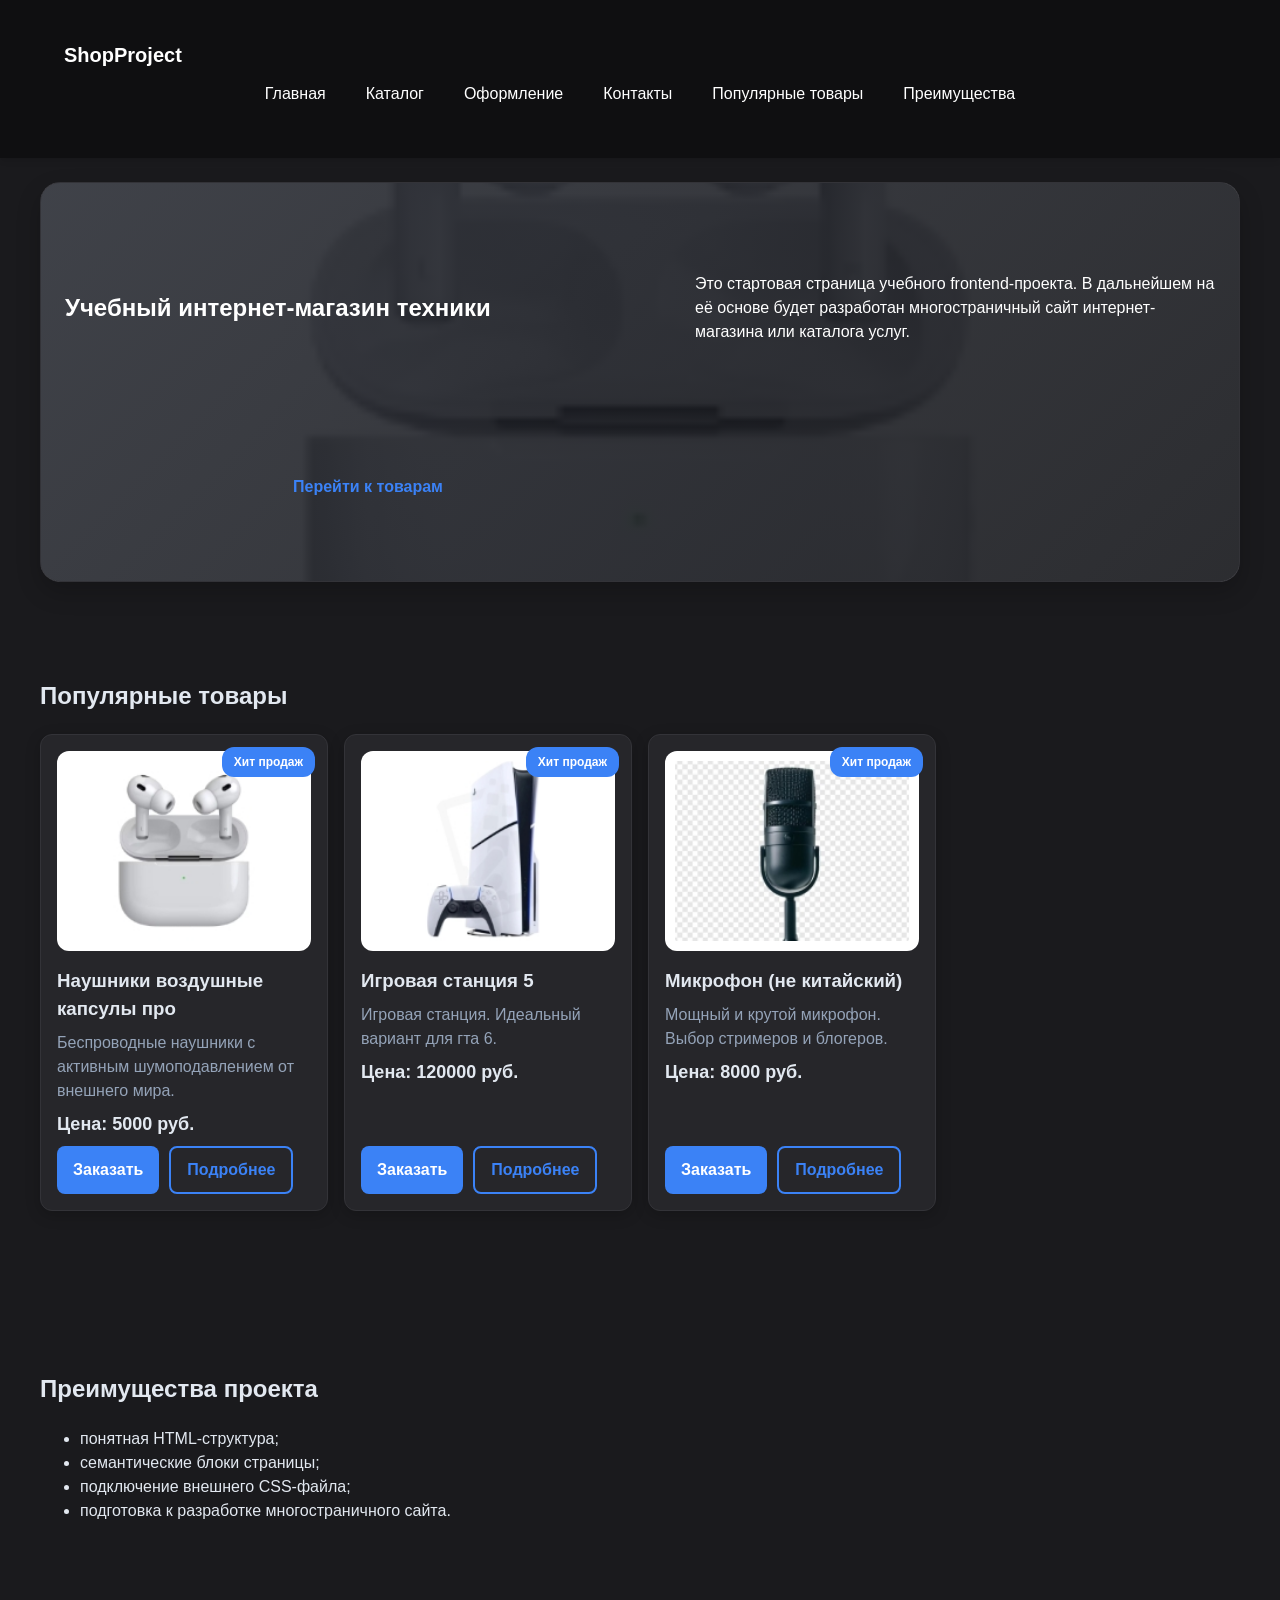
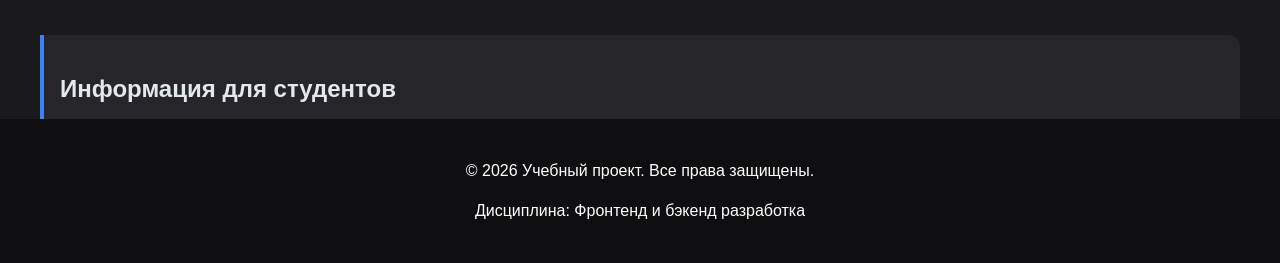
==== index.html @ 5bb9aa38 "feat: add responsive layout styles" ====
<!DOCTYPE html>
<html lang="ru">
<head>
    <meta charset="UTF-8">
    <meta name="viewport" content="width=device-width, initial-scale=1.0">
    <title>Каталог товаров</title>
    <link rel="stylesheet" href="css/style.css">
    <link rel="stylesheet" href="css/responsive.css">
    <script src="js/main.js" defer></script>
    <meta property="og:type" content="website">
    <meta property="og:title" content="Учебный интернет-магазин">
    <meta property="og:description" content="Учебный frontend-проект интернет-магазина.">
    <meta property="og:image" content="https://Al3xKhrom.github.io/kr1-html-css-shop/images/preview.jpg">
</head>
<body>
<header class="site-header">
    <div class="site-header__inner">
        <a class="site-header__logo" href="index.html">ShopProject</a>
        <nav class="site-nav" aria-label="Основная навигация">
            <ul class="site-nav__list">
                <li class="site-nav__item"><a class="site-nav__link" href="index.html">Главная</a></li>
                <li class="site-nav__item"><a class="site-nav__link" href="catalog.html">Каталог</a></li>
                <li class="site-nav__item"><a class="site-nav__link" href="order.html">Оформление</a></li>
                <li class="site-nav__item"><a class="site-nav__link" href="contacts.html">Контакты</a></li>
                <li class="site-nav__item"><a class="site-nav__link" href="index.html#popular">Популярные товары</a></li>
                <li class="site-nav__item"><a class="site-nav__link" href="index.html#advantages">Преимущества</a></li>
            </ul>
        </nav>
    </div>
</header>
<main>
    <section class="hero">
        <h1>Учебный интернет-магазин техники</h1>
        <p>
            Это стартовая страница учебного frontend-проекта.
            В дальнейшем на её основе будет разработан многостраничный сайт
            интернет-магазина или каталога услуг.
        </p>
        <a class="button" href="#popular">Перейти к товарам</a>
    </section>
    <section class="section" id="popular">
        <h2>Популярные товары</h2>
        <div class="products-grid">
            <article class="product-card">
                <img class="product-card__image" src="images/product-1.jpg" alt="Беспроводные наушники">
                <span class="product-card__badge">Хит продаж</span>
                <h3 class="product-card__title">Наушники воздушные капсулы про</h3>
                <p class="product-card__description">Беспроводные наушники с активным шумоподавлением от внешнего мира.</p>
                <p class="product-card__price">Цена: 5000 руб.</p>
                <div style="margin-top: auto; display: flex; gap: 10px;">
                    <button class="button button--primary product-card__button" type="button" data-product="Беспроводные наушники" style="margin-top: 0;">Заказать</button>
                    <a class="button button--secondary" href="product.html">Подробнее</a>
            </article>
            <article class="product-card">
                <img class="product-card__image" src="images/product-2.jpg" alt="Игровая станция 5">
                <span class="product-card__badge">Хит продаж</span>
                <h3 class="product-card__title">Игровая станция 5</h3>
                <p class="product-card__description">Игровая станция. Идеальный вариант для гта 6.</p>
                <p class="product-card__price">Цена: 120000 руб.</p>
                <div style="margin-top: auto; display: flex; gap: 10px;">
                    <button class="button button--primary product-card__button" type="button" data-product="Игровая станция 5" style="margin-top: 0;">Заказать</button>
                    <a class="button button--secondary" href="product.html">Подробнее</a>
            </article>
            <article class="product-card">

                <img
                        src="images/product-3.jpg"
                        srcset="images/product-3.jpg 480w,
          images/product-3.jpg 640w,
          images/product-3.jpg 960w"
                        sizes="(max-width: 639px) 100vw,
         (max-width: 1023px) 50vw,
         33vw"
                        alt="Товар 1"
                        width="640"
                        height="480"
                        loading="lazy"
                        class="product-card__image"
                >

                <span class="product-card__badge">Хит продаж</span>
                <h3 class="product-card__title">Микрофон (не китайский) </h3>
                <p class="product-card__description">Мощный и крутой микрофон. Выбор стримеров и блогеров.</p>
                <p class="product-card__price">Цена: 8000 руб.</p>
                <div style="margin-top: auto; display: flex; gap: 10px;">
                    <button class="button button--primary product-card__button" type="button" data-product="Микрофон" style="margin-top: 0;">Заказать</button>
                    <a class="button button--secondary" href="product.html">Подробнее</a>
            </article>
        </div>
    </section>
    <section class="section" id="advantages">
        <h2>Преимущества проекта</h2>
        <ul class="advantages-list">
            <li>понятная HTML-структура;</li>
            <li>семантические блоки страницы;</li>
            <li>подключение внешнего CSS-файла;</li>
            <li>подготовка к разработке многостраничного сайта.</li>
        </ul>
    </section>
    <aside class="aside-info">
        <h2>Информация для студентов</h2>
        <p>
            На следующих практических занятиях этот проект будет расширяться:
            появятся формы, модальное окно, дополнительные страницы, Flex/Grid,
            БЭМ-структура и адаптивная версия сайта.
        </p>
    </aside>
</main>
<footer id="contacts">
    <p>&copy; 2026 Учебный проект. Все права защищены.</p>
    <p>Дисциплина: Фронтенд и бэкенд разработка</p>
</footer>
<dialog class="order-dialog" id="order-dialog" aria-labelledby="order-dialog-title">
    <h2 class="order-dialog__title" id="order-dialog-title">Оформление заявки</h2>
    <form class="order-form" id="order-form" action="#" method="post" novalidate>
        <input id="selected-product" name="selected-product" type="hidden">
        <div class="order-form__field">
            <label class="order-form__label" for="order-name">Имя</label>
            <input
                    class="order-form__input"
                    id="order-name"
                    name="name"
                    type="text"
                    placeholder="Введите ваше имя"
                    minlength="2"
                    autocomplete="given-name"
                    required
            >
        </div>
        <div class="order-form__field">
            <label class="order-form__label" for="order-email">E-mail</label>
            <input
                    class="order-form__input"
                    id="order-email"
                    name="email"
                    type="email"
                    placeholder="example@mail.ru"
                    autocomplete="email"
                    required
            >
        </div>
        <div class="order-form__field">
            <label class="order-form__label" for="order-phone">Телефон</label>
            <input
                    class="order-form__input"
                    id="order-phone"
                    name="phone"
                    type="tel"
                    inputmode="tel"
                    placeholder="+7 (900) 000-00-00"
                    pattern="^\+7 \(\d{3}\) \d{3}-\d{2}-\d{2}$"
                    required
            >
            <small>Формат: +7 (900) 000-00-00</small>
        </div>
        <div class="order-form__field">
            <label class="order-form__label" for="order-date">Дата связи</label>
            <input
                    class="order-form__input"
                    id="order-date"
                    name="date"
                    type="date"
            >
        </div>
        <div class="order-form__field">
            <label class="order-form__label" for="order-topic">Тема заявки</label>
            <select class="order-form__select" id="order-topic" name="topic" required>
                <option value="">Выберите тему</option>
                <option value="product">Заказ товара</option>
                <option value="consultation">Консультация</option>
                <option value="delivery">Доставка</option>
            </select>
        </div>
        <div class="order-form__field">
            <label class="order-form__label" for="order-comment">Комментарий</label>
            <textarea
                    class="order-form__textarea"
                    id="order-comment"
                    name="comment"
                    rows="4"
                    placeholder="Укажите дополнительную информацию"
            ></textarea>
        </div>
        <div class="order-form__field order-form__field--checkbox">
            <label class="order-form__label">
                <input
                        class="order-form__input"
                        id="order-agreement"
                        name="agreement"
                        type="checkbox"
                        required
                >
                Я согласен на обработку данных
            </label>
        </div>
        <div class="order-form__actions">
            <button class="button button--secondary" type="button" id="close-order-dialog">
                Закрыть
            </button>
            <button class="button button--primary" type="submit">
                Отправить заявку
            </button>
        </div>
    </form>
</dialog>
<p class="success-message" id="success-message" hidden>
    Форма успешно отправлена!
</p>
</body>
</html>
---- css/style.css ----
/* ===============================
   1. Переменные проекта
   =============================== */

:root {
    /* Основные цвета проекта */
    --color-bg: #1a1a1d; /* Темно-серый фон сайта */
    --color-surface: #26262a; /* Цвет карточек (чуть светлее фона) */
    --color-surface-accent: #0f0f11; /* Почти черная шапка и футер */
    --color-text: #e2e8f0; /* Светло-серый, почти белый текст для хорошей читаемости */
    --color-muted: #94a3b8; /* Приглушенный серый для второстепенного текста */
    --color-primary: #3b82f6; /* Яркий синий акцент для кнопок и ссылок */
    --color-primary-dark: #2563eb;
    --color-border: #333338; /* Темные границы */
    --color-danger: #ef4444;
    --color-success: #10b981;
    --color-success-bg: rgba(16, 185, 129, 0.1); /* Полупрозрачный фон для успешных сообщений */
    --color-white: #ffffff;
    /* Отступы */
    --space-xs: 4px;
    --space-sm: 8px;
    --space-md: 16px;
    --space-lg: 24px;
    --space-xl: 32px;
    /* Скругления */
    --radius-sm: 8px;
    --radius-md: 12px;
    --radius-lg: 20px;
    /* Размеры */
    --container-width: 1200px;
}

/* ===============================
   2. Базовые стили
   =============================== */

* {
    box-sizing: border-box;
}

body {
    position: relative;
    min-height: 100vh;
    margin: 0;
    font-family: Arial, sans-serif;
    line-height: 1.5;
    color: var(--color-text);
    background-color: var(--color-bg);
}

html {
    scroll-behavior: smooth;
    scroll-padding-top: 200px; /* Отступ для якорных ссылок при липкой шапке */
}

:target {
    outline: 2px dashed var(--color-primary);
    outline-offset: 4px;
}

/* ===============================
   3. Шапка, Навигация и Подвал
   =============================== */

header,
main,
footer {
    padding: var(--space-lg);
}

.site-header {
    background-color: var(--color-surface-accent);
    position: sticky;
    top: 0;
    z-index: -100500;
    box-shadow: 0 4px 6px -1px rgba(0, 0, 0, 0.1);
}
.site-header__inner {
    max-width: var(--container-width);
    margin: 0 auto;
    padding: var(--space-md) var(--space-lg);
}
.site-header__logo {
    font-weight: 700;
    font-size: 20px;
    color: var(--color-white);
    text-decoration: none;
}

.site-nav__list {
    display: flex;
    flex-wrap: wrap;
    justify-content: center;
    align-items: center;
    gap: var(--space-md);
    padding: 0;
    margin: var(--space-sm) 0 0;
    list-style: none;
}
.site-nav__link {
    display: inline-block;
    padding: var(--space-sm) var(--space-md);
    color: var(--color-white);
    text-decoration: none;
    border-radius: var(--radius-sm);
    transition: background-color 0.2s ease;
}
.site-nav__link:hover,
.site-nav__link--active {
    color: var(--color-white);
    background-color: var(--color-primary);
}
.site-nav__link:focus-visible {
    outline: 2px solid var(--color-white);
    outline-offset: 3px;
}

footer {
    background-color: var(--color-surface-accent);
    z-index: 100;
    padding: var(--space-lg);
    color: var(--color-white);
    text-align: center;
    bottom: 0;
    left: 0;
    width: 100%;
    position: absolute
}

/* ===============================
   4. Общие элементы (Кнопки, Ссылки)
   =============================== */

a {
    color: var(--color-primary);
}
a:hover {
    color: var(--color-primary-dark);
}
a:focus-visible {
    outline: 2px solid var(--color-primary);
    outline-offset: 3px;
}

.button {
    display: inline-block;
    padding: 10px var(--space-md);
    border: none;
    border-radius: var(--radius-sm);
    font: inherit;
    font-weight: 600;
    text-decoration: none;
    text-align: center;
    cursor: pointer;
    transition: background-color 0.2s ease, color 0.2s ease;
}
.button--primary {
    color: var(--color-white);
    background-color: var(--color-primary);
}
.button--primary:hover {
    background-color: var(--color-primary-dark);
}
.button--secondary {
    color: var(--color-primary);
    background-color: transparent;
    border: 2px solid var(--color-primary);
}
.button--secondary:hover {
    color: var(--color-white);
    background-color: var(--color-primary);
}
.button:focus-visible {
    outline: 2px solid var(--color-primary);
    outline-offset: 3px;
}
.button:disabled,
.button--disabled {
    opacity: 0.6;
    cursor: not-allowed;
}
.button-up {
    position: fixed;
    bottom: 30px;
    right: 30px;
    background-color: var(--color-primary);
    color: var(--color-white);
    padding: 12px 20px;
    border-radius: var(--radius-lg);
    text-decoration: none;
    font-weight: bold;
    box-shadow: 0 4px 10px rgba(0,0,0,0.2);
    z-index: 999;
    transition: background-color 0.2s ease, transform 0.2s ease;
}
.button-up:hover {
    background-color: var(--color-primary-dark);
    color: var(--color-white);
    transform: translateY(-2px);
}

/* ===============================
   5. Карточки, Сетки и Раскладка
   =============================== */
.hero {
    max-width: var(--container-width);
    margin: 0 auto var(--space-xl);
    padding: var(--space-xl) var(--space-lg);

    /* Добавляем высоту и центрируем текст */
    min-height: 400px; /* Меняй это значение, чтобы сделать блок выше или ниже */
    display: flex;
    flex-direction: column;
    justify-content: center;

    color: var(--color-white);
    border-radius: var(--radius-lg);
    box-shadow: 0 10px 25px rgba(0,0,0,0.2);
    border: 1px solid var(--color-border);

    /* Фон с затемнением */
    background:
            linear-gradient(135deg, rgba(30, 33, 41, 0.85) 0%, rgba(21, 22, 26, 0.9) 100%),
            url('../images/product-1.jpg') center/cover no-repeat;
}

.section {
    max-width: var(--container-width);
    margin: 0 auto var(--space-xl);
}
.section h2 {
    margin-top: 0;
}

/* Каталог */
.catalog-layout {
    max-width: var(--container-width);
    margin: 0 auto var(--space-xl);
    display: grid;
    grid-template-columns: 260px 1fr;
    grid-template-areas: "filters products";
    gap: var(--space-lg);
}
.catalog-filters {
    grid-area: filters;
    padding: var(--space-md);
    border: 1px solid var(--color-border);
    border-radius: var(--radius-md);
    background-color: var(--color-surface);
    position: sticky;
    top: 120px; /* Липкий фильтр */
}
.catalog-products {
    grid-area: products;
}

/* Сетка карточек товаров */
.products-grid {
    display: grid;
    grid-template-columns: repeat(3, 1fr);
    gap: var(--space-lg);
}
@media (max-width: 900px) {
    .products-grid { grid-template-columns: repeat(2, 1fr); }
}
@media (max-width: 600px) {
    .products-grid { grid-template-columns: 1fr; }
}

/* Оформление карточки товара */
.product-card {
    position: relative;
    display: flex;
    flex-direction: column;
    gap: var(--space-sm);
    padding: var(--space-md);
    background-color: var(--color-surface);
    border-radius: var(--radius-md);
    box-shadow: 0 4px 15px rgba(0, 0, 0, 0.2); /* Более глубокая тень для темной темы */
    transition: transform 0.2s ease, box-shadow 0.2s ease;
    overflow: hidden;
    border: 1px solid var(--color-border); /* Тонкая граница для отделения от фона */
}
.product-card:hover {
    transform: translateY(-4px);
    box-shadow: 0 10px 25px rgba(0, 0, 0, 0.4); /* Усиленная тень при наведении */
}
.product-card__image {
    width: 100%;
    height: 200px;
    object-fit: contain; /* Картинка теперь будет помещаться целиком, без обрезки */
    background-color: #ffffff; /* Делаем аккуратный белый фон под фото */
    padding: 10px; /* Добавляем небольшие поля, чтобы фото "дышало" */
    border-radius: var(--radius-sm);
    margin-bottom: var(--space-sm);
}
.product-card__title {
    margin: 0;
    color: var(--color-text);
}
.product-card__description {
    margin: 0;
    color: var(--color-muted);
}
.product-card__price {
    margin: 0;
    font-size: 18px;
    font-weight: 700;
}
.product-card--discount .product-card__price {
    color: var(--color-danger);
}

/* Бейджи */
.product-card__badge {
    position: absolute;
    top: 12px;
    right: 12px;
    padding: 6px 12px;
    color: var(--color-white);
    background-color: var(--color-primary);
    border-radius: var(--radius-md);
    font-size: 12px;
    font-weight: bold;
    z-index: 10;
}
.product-card--discount .product-card__badge {
    background-color: var(--color-danger);
}

/* Сетка для детальной страницы товара */
.product-layout {
    display: grid;
    grid-template-columns: 1fr 1fr;
    gap: var(--space-xl);
    align-items: start;
}
@media (max-width: 768px) {
    .product-layout { grid-template-columns: 1fr; }
}

.review-card {
    background-color: var(--color-surface);
    padding: var(--space-md);
    border-radius: var(--radius-md);
    margin-bottom: var(--space-md);
    border-left: 4px solid var(--color-success);
    box-shadow: 0 2px 4px rgba(0,0,0,0.02);
}

.aside-info {
    max-width: var(--container-width);
    margin: 0 auto var(--space-xl);
    padding: var(--space-md);
    border-left: 4px solid var(--color-primary);
    background-color: var(--color-surface);
    border-radius: 0 var(--radius-md) var(--radius-md) 0;
}

.breadcrumbs {
    max-width: var(--container-width);
    margin: 0 auto var(--space-md);
    font-size: 14px;
    color: var(--color-muted);
}
.breadcrumbs__link { color: var(--color-primary); text-decoration: none; }
.breadcrumbs__link:hover { text-decoration: underline; }
.breadcrumbs__current::before { content: " / "; color: var(--color-muted); }
.breadcrumbs span::before { content: " / "; color: var(--color-muted); }

/* ===============================
   6. Таблицы и Формы
   =============================== */

.product-table {
    width: 100%;
    border-collapse: collapse;
    margin: var(--space-md) 0;
    background-color: var(--color-surface);
}
.product-table caption {
    font-weight: 700;
    margin-bottom: var(--space-sm);
    text-align: left;
    font-size: 18px;
}
.product-table th,
.product-table td {
    padding: 12px;
    border: 1px solid var(--color-border);
    text-align: left;
}
.product-table th {
    background-color: var(--color-bg);
    color: var(--color-muted);
}

.order-dialog {
    width: min(100% - 32px, 560px);
    padding: var(--space-lg);
    border-radius: var(--radius-lg);
    box-shadow: 0 20px 25px -5px rgba(0, 0, 0, 0.5), 0 10px 10px -5px rgba(0, 0, 0, 0.3);
    /* ВОТ ЭТИ ТРИ СТРОЧКИ КРАСЯТ ФОРМУ В ТЕМНЫЙ: */
    border: 1px solid var(--color-border);
    background-color: var(--color-surface);
    color: var(--color-text);
}
.order-dialog::backdrop {
    background-color: rgba(15, 23, 42, 0.8); /* Темный фон позади модалки */
}
.order-dialog__title { margin-top: 0; }

.order-form__field { margin-bottom: var(--space-md); }
.order-form__label {
    display: block;
    margin-bottom: var(--space-xs);
    font-weight: 600;
}
.order-form__input,
.order-form__select,
.order-form__textarea {
    width: 100%;
    padding: 12px;
    border: 1px solid var(--color-border);
    border-radius: var(--radius-sm);
    font: inherit;
    background-color: var(--color-bg);
    /* ВОТ ЭТА СТРОЧКА ДЕЛАЕТ ТЕКСТ В ПОЛЯХ СВЕТЛЫМ: */
    color: var(--color-text);
    transition: border-color 0.2s ease;
}
.order-form__input:hover,
.order-form__select:hover,
.order-form__textarea:hover {
    border-color: var(--color-primary);
}
.order-form__input:focus-visible,
.order-form__select:focus-visible,
.order-form__textarea:focus-visible {
    outline: 2px solid var(--color-primary);
    outline-offset: -1px;
    border-color: var(--color-primary);
}
.order-form__field--checkbox input[type="checkbox"] { width: auto; }
.order-form__field small {
    display: block;
    margin-top: var(--space-xs);
    color: var(--color-muted);
}
.order-form__actions {
    display: flex;
    gap: var(--space-md);
    margin-top: var(--space-lg);
}

[aria-invalid="true"] { border-color: var(--color-danger); }

.form-actions {
    display: flex;
    gap: 12px;
    margin-top: 20px;
}

.success-message {
    max-width: var(--container-width);
    margin: var(--space-lg) auto;
    padding: var(--space-md);
    border-left: 4px solid var(--color-success);
    background-color: var(--color-success-bg);
    border-radius: 0 var(--radius-md) var(--radius-md) 0;
}

.filters-form { display: grid; gap: var(--space-md); }
.filters-form fieldset {
    margin: 0;
    padding: var(--space-md);
    border: 1px solid var(--color-border);
    border-radius: var(--radius-sm);
}
.filters-form legend { font-weight: 700; }
.filters-form label { display: block; margin-bottom: var(--space-sm); }
.filters-form input[type="number"] {
    width: 100%;
    padding: 8px 10px;
    border: 1px solid var(--color-border);
    border-radius: var(--radius-sm);
    font: inherit;
}
---- css/responsive.css ----
/*
  Адаптивные стили для контрольной работы №3.
  Подход: Mobile First.
  Базовые стили рассчитаны на мобильный экран.
  Расширения добавляются через min-width медиазапросы.
*/

*,
*::before,
*::after {
    box-sizing: border-box;
}

html {
    scroll-behavior: smooth;
}

img,
video {
    max-width: 100%;
    height: auto;
}

body {
    overflow-x: hidden;
}
.container,
.main,
.section {
    width: min(100% - 32px, 1200px);
    margin-inline: auto;
}

.section {
    padding-block: clamp(24px, 5vw, 64px);
}
.site-nav__list {
    display: flex;
    flex-direction: column;
    gap: var(--space-sm, 8px);
    padding: 0;
    margin: 0;
    list-style: none;
}

.site-nav__link {
    display: block;
    padding: 12px 16px;
}

@media (min-width: 768px) {
    .site-nav__list {
        flex-direction: row;
        flex-wrap: wrap;
        align-items: center;
    }
}
.site-header {
    position: static;
}

@media (min-width: 768px) {
    .site-header {
        position: sticky;
        top: 0;
        z-index: 100;
    }
}
.hero {
    display: grid;
    gap: var(--space-lg, 24px);
    align-items: center;
}

.hero__content {
    display: grid;
    gap: var(--space-md, 16px);
}

.hero__title {
    font-size: clamp(28px, 7vw, 56px);
    line-height: 1.1;
}

.hero__image {
    width: 100%;
    max-width: 520px;
    margin-inline: auto;
}

@media (min-width: 900px) {
    .hero {
        grid-template-columns: minmax(0, 1fr) minmax(320px, 520px);
    }
}
.products-grid {
    display: grid;
    grid-template-columns: 1fr;
    gap: var(--space-md, 16px);
}

.product-card {
    min-width: 0;
}

.product-card__title,
.product-card__description {
    overflow-wrap: anywhere;
}

@media (min-width: 640px) {
    .products-grid {
        grid-template-columns: repeat(2, minmax(0, 1fr));
    }
}

@media (min-width: 1024px) {
    .products-grid {
        grid-template-columns: repeat(3, minmax(0, 1fr));
    }
}

@media (min-width: 1280px) {
    .products-grid {
        grid-template-columns: repeat(4, minmax(0, 1fr));
    }
}
.catalog-layout {
    display: grid;
    gap: var(--space-lg, 24px);
}

.catalog-filters {
    order: -1;
}

@media (min-width: 1024px) {
    .catalog-layout {
        grid-template-columns: 280px minmax(0, 1fr);
        align-items: start;
    }

    .catalog-filters {
        position: sticky;
        top: 88px;
        order: initial;
    }
}
.product-card__image {
    display: block;
    width: 100%;
    aspect-ratio: 4 / 3;
    object-fit: cover;
    border-radius: var(--radius-md, 8px);
}
.table-wrapper {
    width: 100%;
    overflow-x: auto;
    -webkit-overflow-scrolling: touch;
}

.product-table {
    width: 100%;
    min-width: 640px;
    border-collapse: collapse;
}

.product-table th,
.product-table td {
    padding: 12px;
    border: 1px solid var(--color-border, #ddd);
    text-align: left;
}
.order-dialog {
    width: min(100% - 32px, 560px);
    max-height: calc(100vh - 32px);
    overflow: auto;
}

.order-dialog::backdrop {
    background: rgb(0 0 0 / 0.5);
}
.back-to-top {
    position: fixed;
    right: 16px;
    bottom: 16px;
    z-index: 90;
}

@media (min-width: 768px) {
    .back-to-top {
        right: 32px;
        bottom: 32px;
    }
}
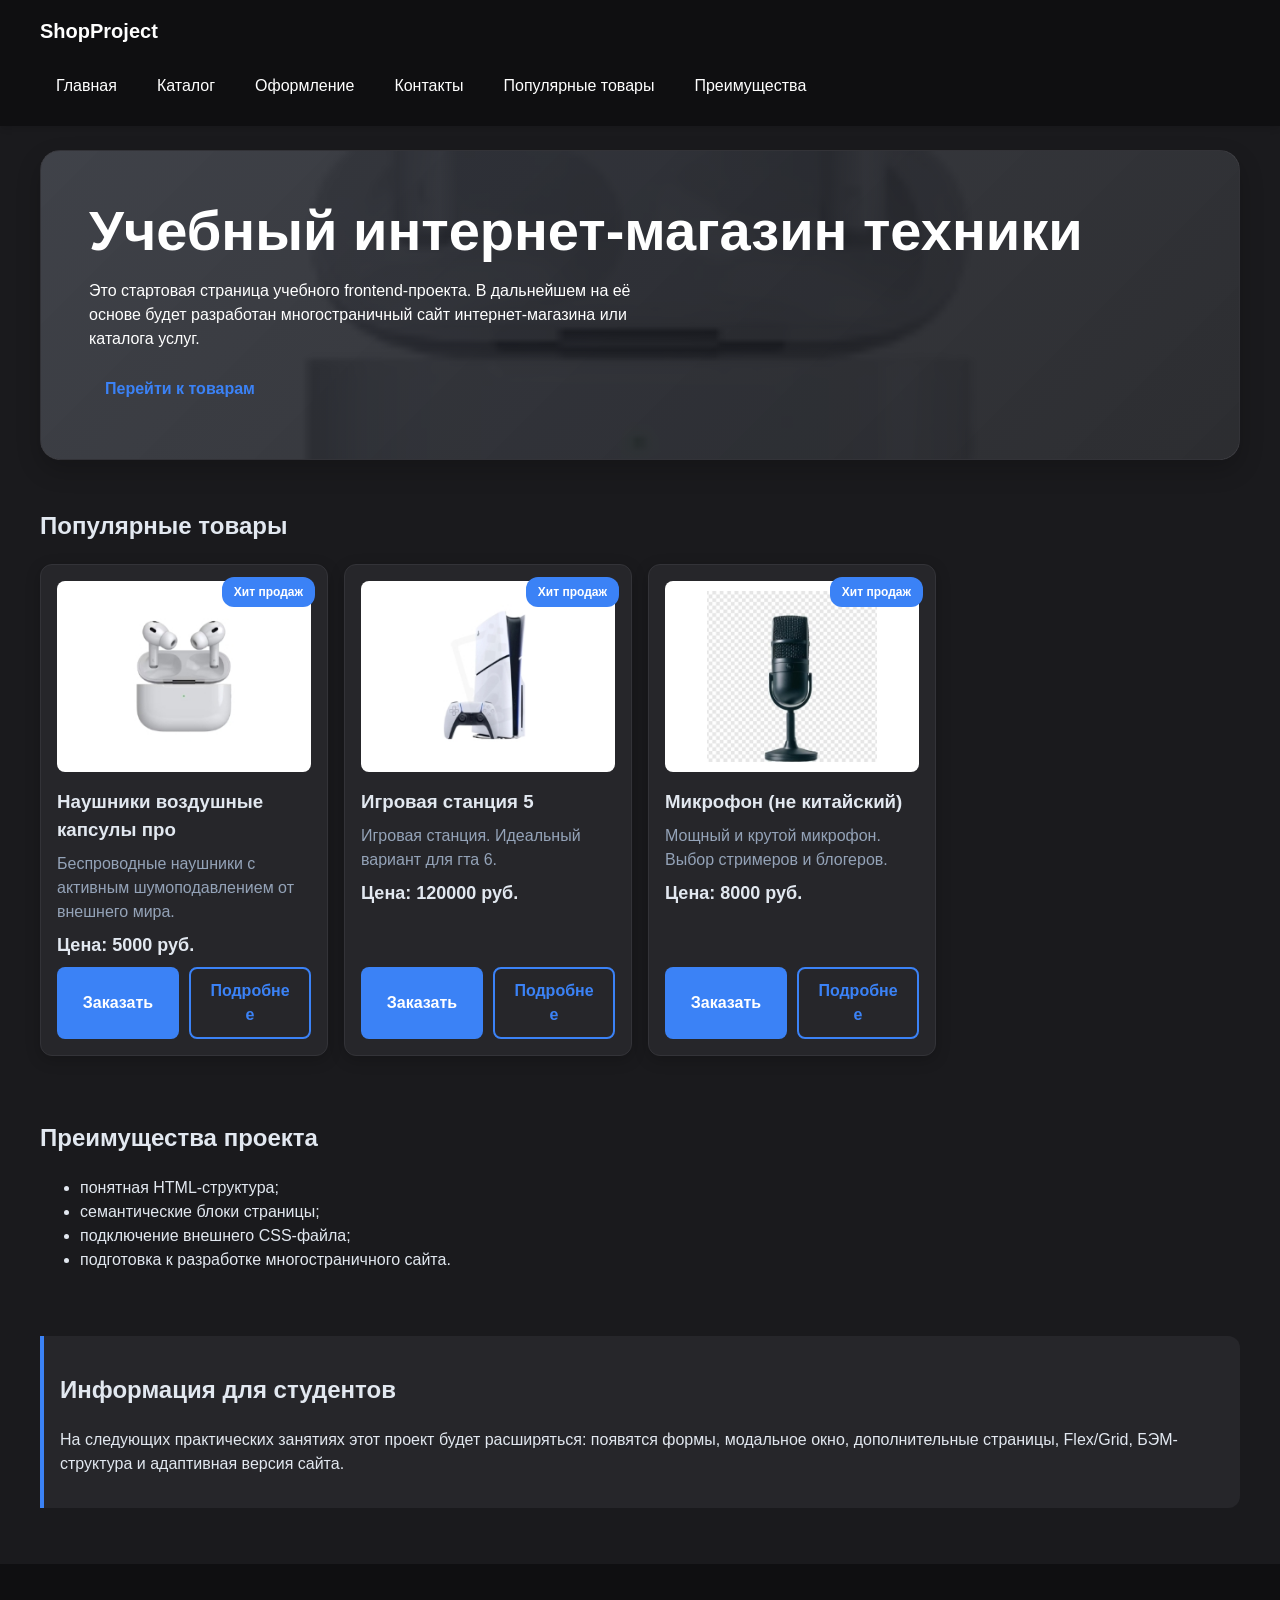
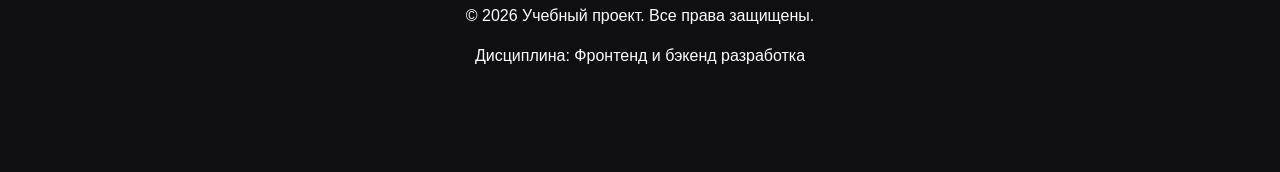
==== commit c922d81b: "work 12" ====
--- a/index.html
+++ b/index.html
@@ -3,7 +3,7 @@
 <head>
     <meta charset="UTF-8">
     <meta name="viewport" content="width=device-width, initial-scale=1.0">
-    <title>Каталог товаров</title>
+    <title>Главная — Учебный интернет-магазин</title>
     <link rel="stylesheet" href="css/style.css">
     <link rel="stylesheet" href="css/responsive.css">
     <script src="js/main.js" defer></script>
@@ -30,7 +30,7 @@
 </header>
 <main>
     <section class="hero">
-        <h1>Учебный интернет-магазин техники</h1>
+        <h1 class="hero__title">Учебный интернет-магазин техники</h1>
         <p>
             Это стартовая страница учебного frontend-проекта.
             В дальнейшем на её основе будет разработан многостраничный сайт
@@ -42,49 +42,43 @@
         <h2>Популярные товары</h2>
         <div class="products-grid">
             <article class="product-card">
-                <img class="product-card__image" src="images/product-1.jpg" alt="Беспроводные наушники">
+                <img class="product-card__image" src="images/product-1.jpg" alt="Беспроводные наушники" srcset="images/product-1-100.jpg 100w, images/product-1.jpg 200w" sizes="(min-width: 1280px) 254px, (min-width: 1024px) calc((100vw - 166px) / 3), (min-width: 640px) calc((100vw - 116px) / 2), calc(100vw - 66px)" width="200" height="200" loading="lazy">
                 <span class="product-card__badge">Хит продаж</span>
                 <h3 class="product-card__title">Наушники воздушные капсулы про</h3>
                 <p class="product-card__description">Беспроводные наушники с активным шумоподавлением от внешнего мира.</p>
                 <p class="product-card__price">Цена: 5000 руб.</p>
-                <div style="margin-top: auto; display: flex; gap: 10px;">
+                <div class="product-card__actions">
                     <button class="button button--primary product-card__button" type="button" data-product="Беспроводные наушники" style="margin-top: 0;">Заказать</button>
                     <a class="button button--secondary" href="product.html">Подробнее</a>
+            </div>
             </article>
             <article class="product-card">
-                <img class="product-card__image" src="images/product-2.jpg" alt="Игровая станция 5">
+                <img class="product-card__image" src="images/product-2.jpg" alt="Игровая станция 5" srcset="images/product-2-100.jpg 100w, images/product-2.jpg 200w" sizes="(min-width: 1280px) 254px, (min-width: 1024px) calc((100vw - 166px) / 3), (min-width: 640px) calc((100vw - 116px) / 2), calc(100vw - 66px)" width="200" height="200" loading="lazy">
                 <span class="product-card__badge">Хит продаж</span>
                 <h3 class="product-card__title">Игровая станция 5</h3>
                 <p class="product-card__description">Игровая станция. Идеальный вариант для гта 6.</p>
                 <p class="product-card__price">Цена: 120000 руб.</p>
-                <div style="margin-top: auto; display: flex; gap: 10px;">
+                <div class="product-card__actions">
                     <button class="button button--primary product-card__button" type="button" data-product="Игровая станция 5" style="margin-top: 0;">Заказать</button>
                     <a class="button button--secondary" href="product.html">Подробнее</a>
+            </div>
             </article>
             <article class="product-card">
 
                 <img
                         src="images/product-3.jpg"
-                        srcset="images/product-3.jpg 480w,
-          images/product-3.jpg 640w,
-          images/product-3.jpg 960w"
-                        sizes="(max-width: 639px) 100vw,
-         (max-width: 1023px) 50vw,
-         33vw"
-                        alt="Товар 1"
-                        width="640"
-                        height="480"
-                        loading="lazy"
+                        alt="Микрофон"
                         class="product-card__image"
-                >
+                 srcset="images/product-3-100.jpg 100w, images/product-3.jpg 200w" sizes="(min-width: 1280px) 254px, (min-width: 1024px) calc((100vw - 166px) / 3), (min-width: 640px) calc((100vw - 116px) / 2), calc(100vw - 66px)" width="200" height="200" loading="lazy">
 
                 <span class="product-card__badge">Хит продаж</span>
                 <h3 class="product-card__title">Микрофон (не китайский) </h3>
                 <p class="product-card__description">Мощный и крутой микрофон. Выбор стримеров и блогеров.</p>
                 <p class="product-card__price">Цена: 8000 руб.</p>
-                <div style="margin-top: auto; display: flex; gap: 10px;">
+                <div class="product-card__actions">
                     <button class="button button--primary product-card__button" type="button" data-product="Микрофон" style="margin-top: 0;">Заказать</button>
                     <a class="button button--secondary" href="product.html">Подробнее</a>
+            </div>
             </article>
         </div>
     </section>
@@ -148,7 +142,7 @@
                     type="tel"
                     inputmode="tel"
                     placeholder="+7 (900) 000-00-00"
-                    pattern="^\+7 \(\d{3}\) \d{3}-\d{2}-\d{2}$"
+                    pattern="[+]7 [(][0-9]{3}[)] [0-9]{3}&#45;[0-9]{2}&#45;[0-9]{2}"
                     required
             >
             <small>Формат: +7 (900) 000-00-00</small>
@@ -203,8 +197,8 @@
         </div>
     </form>
 </dialog>
-<p class="success-message" id="success-message" hidden>
-    Форма успешно отправлена!
+<p class="success-message" id="success-message" role="status" hidden>
+    Заявка проверена. Это учебная форма: данные на сервер не отправляются.
 </p>
 </body>
 </html>
--- a/css/style.css
+++ b/css/style.css
@@ -72,7 +72,7 @@
     background-color: var(--color-surface-accent);
     position: sticky;
     top: 0;
-    z-index: -100500;
+    z-index: 100;
     box-shadow: 0 4px 6px -1px rgba(0, 0, 0, 0.1);
 }
 .site-header__inner {
@@ -124,7 +124,7 @@
     bottom: 0;
     left: 0;
     width: 100%;
-    position: absolute
+    position: static;
 }
 
 /* ===============================
@@ -260,12 +260,8 @@
     grid-template-columns: repeat(3, 1fr);
     gap: var(--space-lg);
 }
-@media (max-width: 900px) {
-    .products-grid { grid-template-columns: repeat(2, 1fr); }
-}
-@media (max-width: 600px) {
-    .products-grid { grid-template-columns: 1fr; }
-}
+
+
 
 /* Оформление карточки товара */
 .product-card {
@@ -335,9 +331,7 @@
     gap: var(--space-xl);
     align-items: start;
 }
-@media (max-width: 768px) {
-    .product-layout { grid-template-columns: 1fr; }
-}
+
 
 .review-card {
     background-color: var(--color-surface);
--- a/css/responsive.css
+++ b/css/responsive.css
@@ -1,196 +1,61 @@
-/*
-  Адаптивные стили для контрольной работы №3.
-  Подход: Mobile First.
-  Базовые стили рассчитаны на мобильный экран.
-  Расширения добавляются через min-width медиазапросы.
-*/
-
-*,
-*::before,
-*::after {
-    box-sizing: border-box;
+/* КР №3: Mobile First. Раскладка расширяется через min-width. */
+*, *::before, *::after { box-sizing: border-box; }
+html { scroll-behavior: smooth; scroll-padding-top: 24px; }
+body { display: flex; flex-direction: column; min-height: 100vh; }
+main { flex: 1; width: min(100% - 32px, 1200px); margin-inline: auto; padding: 24px 0; }
+footer { position: static; padding: 24px 16px 88px; }
+img, video { max-width: 100%; height: auto; }
+h1 { font-size: clamp(26px, 4vw, 36px); overflow-wrap: anywhere; }
+.section { width: 100%; padding-block: 16px; }
+.site-header { position: static; z-index: 100; padding: 16px; }
+.site-header__inner { padding: 0; }
+.site-nav__list { flex-direction: column; align-items: stretch; gap: 8px; margin-top: 16px; }
+.site-nav__link { display: block; padding: 12px 16px; }
+.hero { display: flex; flex-direction: column; align-items: flex-start; gap: 16px; min-height: 0; padding: clamp(20px, 4vw, 48px); }
+.hero__title { font-size: clamp(28px, 5vw, 56px); line-height: 1.15; margin: 0; }
+.hero p { max-width: 65ch; margin: 0; }
+.products-grid { display: grid; grid-template-columns: minmax(0, 1fr); gap: 16px; }
+.product-card, .catalog-products, .product-layout > *, .order-form__field { min-width: 0; }
+.product-card__title, .product-card__description { overflow-wrap: anywhere; }
+.product-card__image { display: block; width: 100%; height: auto; aspect-ratio: 4 / 3; object-fit: contain; }
+.product-card__actions, .product-actions { display: flex; flex-wrap: wrap; gap: 10px; margin-top: auto; }
+.product-card__actions > *, .product-actions > * { flex: 1 1 120px; }
+.product-actions { margin-top: 24px; }
+.catalog-layout { grid-template-columns: minmax(0, 1fr); grid-template-areas: "filters" "products"; gap: 24px; }
+.catalog-filters { position: static; min-width: 0; }
+.filters-form fieldset { min-width: 0; }
+.product-layout { grid-template-columns: minmax(0, 1fr); gap: 24px; }
+.table-wrapper { width: 100%; overflow-x: auto; }
+.product-table { width: 100%; min-width: 640px; }
+.order-form { display: grid; grid-template-columns: minmax(0, 1fr); gap: 16px; }
+.order-form__field { margin: 0; }
+.order-form__input, .order-form__select, .order-form__textarea { min-width: 0; max-width: 100%; min-height: 44px; font-size: 16px; }
+.order-form__textarea { resize: vertical; }
+.order-form__input[type="checkbox"] { width: auto; min-height: auto; }
+.order-form__actions { flex-direction: column; margin-top: 8px; }
+.order-dialog { width: min(100% - 32px, 560px); max-height: calc(100vh - 32px); max-height: calc(100dvh - 32px); overflow: auto; padding: 20px; }
+.button { min-height: 44px; overflow-wrap: anywhere; }
+.button-up { right: 16px; bottom: 16px; z-index: 90; }
+.success-message { width: min(100% - 32px, 1200px); }
+@media (min-width: 640px) {
+    .products-grid { grid-template-columns: repeat(2, minmax(0, 1fr)); }
+    .order-form__actions { flex-direction: row; flex-wrap: wrap; }
 }
-
-html {
-    scroll-behavior: smooth;
+@media (min-width: 768px) {
+    .site-nav__list { flex-direction: row; flex-wrap: wrap; align-items: center; justify-content: flex-start; }
+    .order-form--page { grid-template-columns: repeat(2, minmax(0, 1fr)); }
+    .order-form--page .order-form__field:has(textarea),
+    .order-form--page .order-form__field--checkbox,
+    .order-form--page .order-form__actions { grid-column: 1 / -1; }
 }
-
-img,
-video {
-    max-width: 100%;
-    height: auto;
+@media (min-width: 1024px) {
+    .products-grid { grid-template-columns: repeat(3, minmax(0, 1fr)); }
+    .catalog-layout { grid-template-columns: 280px minmax(0, 1fr); grid-template-areas: "filters products"; align-items: start; }
+    .catalog-filters { position: sticky; top: 24px; }
+    .catalog-products .products-grid { grid-template-columns: repeat(2, minmax(0, 1fr)); }
+    .product-layout { grid-template-columns: repeat(2, minmax(0, 1fr)); }
 }
-
-body {
-    overflow-x: hidden;
+@media (min-width: 1280px) {
+    .products-grid { grid-template-columns: repeat(4, minmax(0, 1fr)); }
+    .catalog-products .products-grid { grid-template-columns: repeat(3, minmax(0, 1fr)); }
 }
-.container,
-.main,
-.section {
-    width: min(100% - 32px, 1200px);
-    margin-inline: auto;
-}
-
-.section {
-    padding-block: clamp(24px, 5vw, 64px);
-}
-.site-nav__list {
-    display: flex;
-    flex-direction: column;
-    gap: var(--space-sm, 8px);
-    padding: 0;
-    margin: 0;
-    list-style: none;
-}
-
-.site-nav__link {
-    display: block;
-    padding: 12px 16px;
-}
-
-@media (min-width: 768px) {
-    .site-nav__list {
-        flex-direction: row;
-        flex-wrap: wrap;
-        align-items: center;
-    }
-}
-.site-header {
-    position: static;
-}
-
-@media (min-width: 768px) {
-    .site-header {
-        position: sticky;
-        top: 0;
-        z-index: 100;
-    }
-}
-.hero {
-    display: grid;
-    gap: var(--space-lg, 24px);
-    align-items: center;
-}
-
-.hero__content {
-    display: grid;
-    gap: var(--space-md, 16px);
-}
-
-.hero__title {
-    font-size: clamp(28px, 7vw, 56px);
-    line-height: 1.1;
-}
-
-.hero__image {
-    width: 100%;
-    max-width: 520px;
-    margin-inline: auto;
-}
-
-@media (min-width: 900px) {
-    .hero {
-        grid-template-columns: minmax(0, 1fr) minmax(320px, 520px);
-    }
-}
-.products-grid {
-    display: grid;
-    grid-template-columns: 1fr;
-    gap: var(--space-md, 16px);
-}
-
-.product-card {
-    min-width: 0;
-}
-
-.product-card__title,
-.product-card__description {
-    overflow-wrap: anywhere;
-}
-
-@media (min-width: 640px) {
-    .products-grid {
-        grid-template-columns: repeat(2, minmax(0, 1fr));
-    }
-}
-
-@media (min-width: 1024px) {
-    .products-grid {
-        grid-template-columns: repeat(3, minmax(0, 1fr));
-    }
-}
-
-@media (min-width: 1280px) {
-    .products-grid {
-        grid-template-columns: repeat(4, minmax(0, 1fr));
-    }
-}
-.catalog-layout {
-    display: grid;
-    gap: var(--space-lg, 24px);
-}
-
-.catalog-filters {
-    order: -1;
-}
-
-@media (min-width: 1024px) {
-    .catalog-layout {
-        grid-template-columns: 280px minmax(0, 1fr);
-        align-items: start;
-    }
-
-    .catalog-filters {
-        position: sticky;
-        top: 88px;
-        order: initial;
-    }
-}
-.product-card__image {
-    display: block;
-    width: 100%;
-    aspect-ratio: 4 / 3;
-    object-fit: cover;
-    border-radius: var(--radius-md, 8px);
-}
-.table-wrapper {
-    width: 100%;
-    overflow-x: auto;
-    -webkit-overflow-scrolling: touch;
-}
-
-.product-table {
-    width: 100%;
-    min-width: 640px;
-    border-collapse: collapse;
-}
-
-.product-table th,
-.product-table td {
-    padding: 12px;
-    border: 1px solid var(--color-border, #ddd);
-    text-align: left;
-}
-.order-dialog {
-    width: min(100% - 32px, 560px);
-    max-height: calc(100vh - 32px);
-    overflow: auto;
-}
-
-.order-dialog::backdrop {
-    background: rgb(0 0 0 / 0.5);
-}
-.back-to-top {
-    position: fixed;
-    right: 16px;
-    bottom: 16px;
-    z-index: 90;
-}
-
-@media (min-width: 768px) {
-    .back-to-top {
-        right: 32px;
-        bottom: 32px;
-    }
-}
-
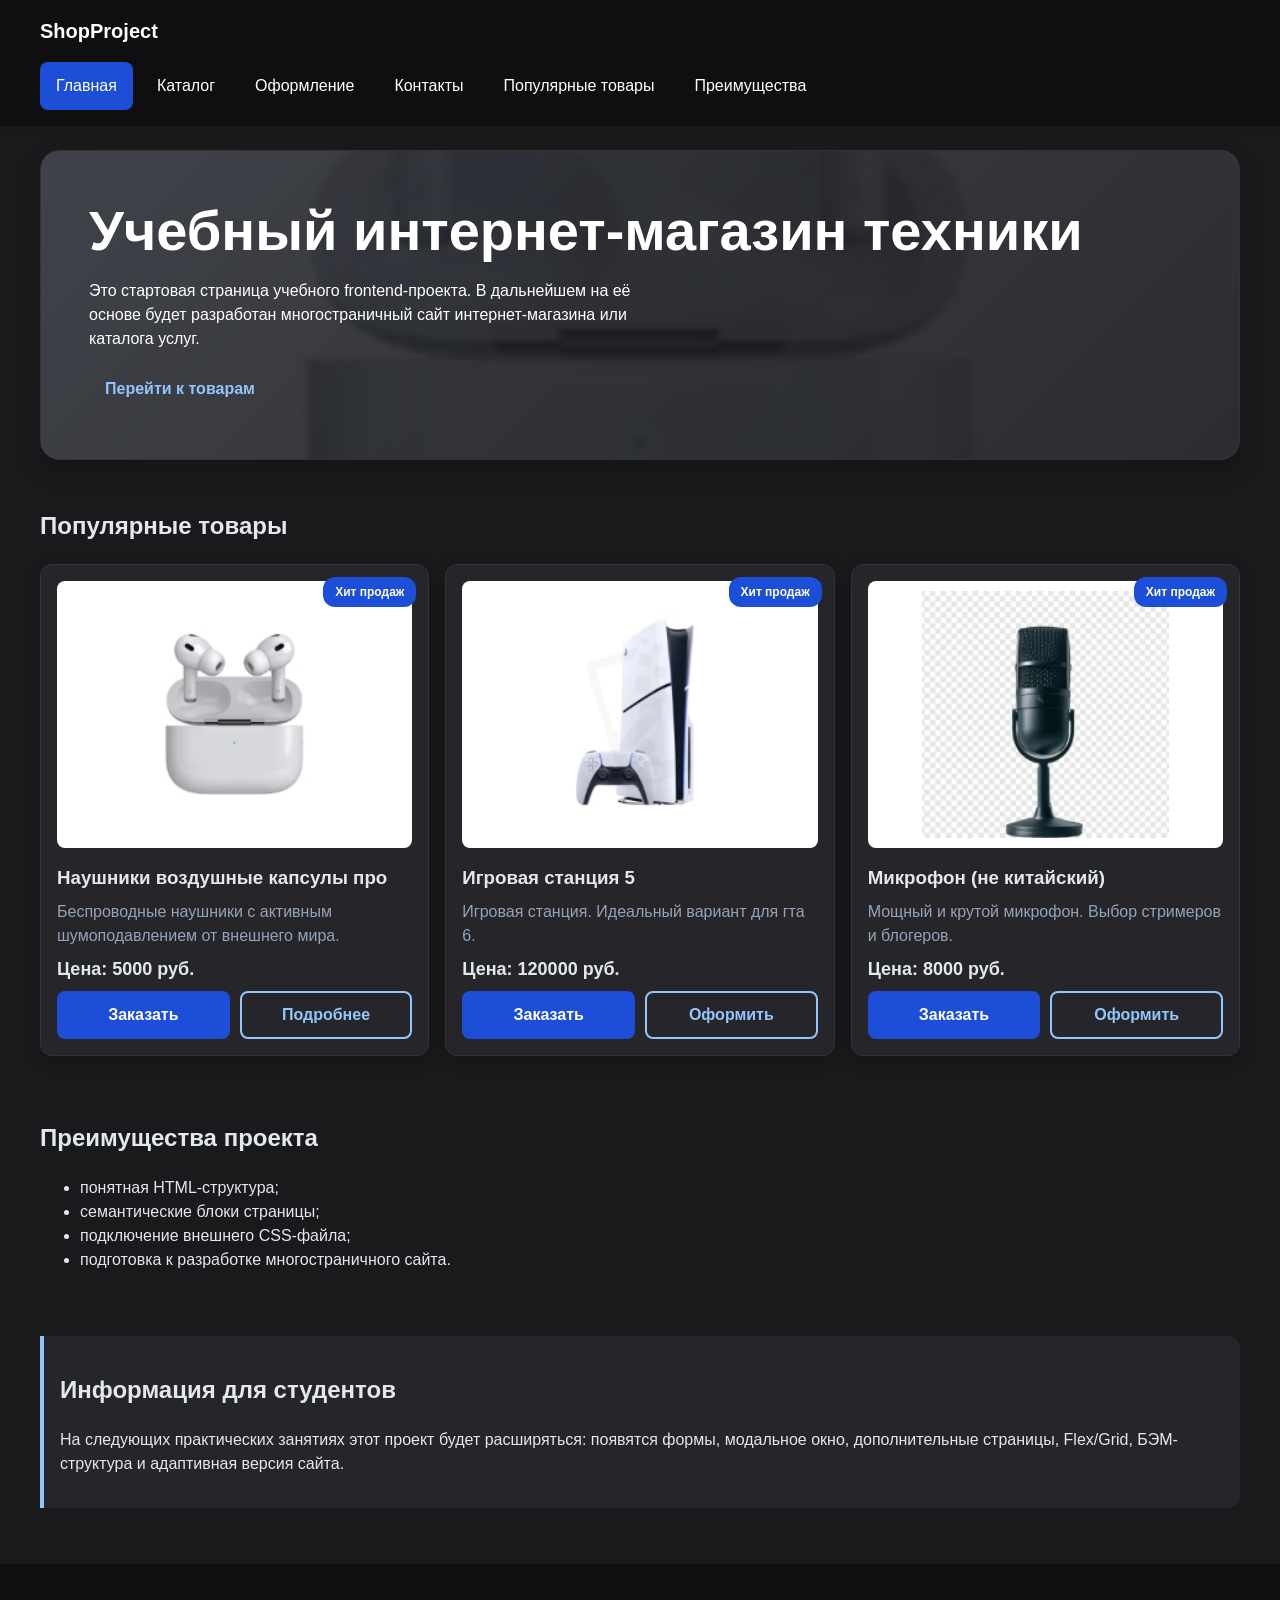
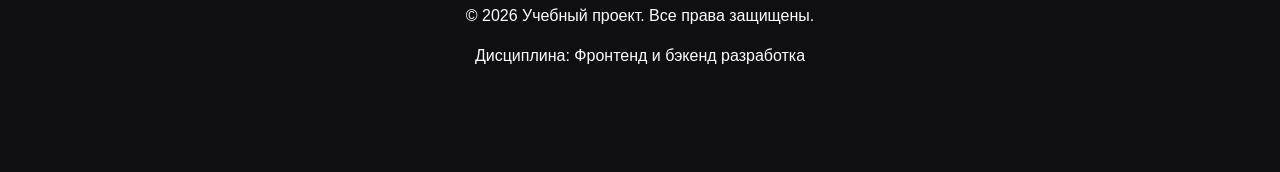
==== commit 35ed4b1d: "fix: improve accessibility and add Lighthouse report" ====
--- a/index.html
+++ b/index.html
@@ -6,19 +6,21 @@
     <title>Главная — Учебный интернет-магазин</title>
     <link rel="stylesheet" href="css/style.css">
     <link rel="stylesheet" href="css/responsive.css">
+    <link rel="stylesheet" href="css/accessibility.css">
     <script src="js/main.js" defer></script>
     <meta property="og:type" content="website">
     <meta property="og:title" content="Учебный интернет-магазин">
     <meta property="og:description" content="Учебный frontend-проект интернет-магазина.">
     <meta property="og:image" content="https://Al3xKhrom.github.io/kr1-html-css-shop/images/preview.jpg">
 </head>
-<body>
+<body id="top">
+<a class="skip-link" href="#main">Перейти к основному содержимому</a>
 <header class="site-header">
     <div class="site-header__inner">
         <a class="site-header__logo" href="index.html">ShopProject</a>
         <nav class="site-nav" aria-label="Основная навигация">
             <ul class="site-nav__list">
-                <li class="site-nav__item"><a class="site-nav__link" href="index.html">Главная</a></li>
+                <li class="site-nav__item"><a class="site-nav__link site-nav__link--active" href="index.html" aria-current="page">Главная</a></li>
                 <li class="site-nav__item"><a class="site-nav__link" href="catalog.html">Каталог</a></li>
                 <li class="site-nav__item"><a class="site-nav__link" href="order.html">Оформление</a></li>
                 <li class="site-nav__item"><a class="site-nav__link" href="contacts.html">Контакты</a></li>
@@ -28,7 +30,7 @@
         </nav>
     </div>
 </header>
-<main>
+<main id="main" tabindex="-1">
     <section class="hero">
         <h1 class="hero__title">Учебный интернет-магазин техники</h1>
         <p>
@@ -48,8 +50,8 @@
                 <p class="product-card__description">Беспроводные наушники с активным шумоподавлением от внешнего мира.</p>
                 <p class="product-card__price">Цена: 5000 руб.</p>
                 <div class="product-card__actions">
-                    <button class="button button--primary product-card__button" type="button" data-product="Беспроводные наушники" style="margin-top: 0;">Заказать</button>
-                    <a class="button button--secondary" href="product.html">Подробнее</a>
+                    <button class="button button--primary product-card__button" aria-label="Заказать: Наушники воздушные капсулы про" aria-haspopup="dialog" aria-controls="order-dialog" type="button" data-product="Беспроводные наушники" style="margin-top: 0;">Заказать</button>
+                    <a class="button button--secondary" href="product.html" aria-label="Подробнее о наушниках">Подробнее</a>
             </div>
             </article>
             <article class="product-card">
@@ -59,8 +61,8 @@
                 <p class="product-card__description">Игровая станция. Идеальный вариант для гта 6.</p>
                 <p class="product-card__price">Цена: 120000 руб.</p>
                 <div class="product-card__actions">
-                    <button class="button button--primary product-card__button" type="button" data-product="Игровая станция 5" style="margin-top: 0;">Заказать</button>
-                    <a class="button button--secondary" href="product.html">Подробнее</a>
+                    <button class="button button--primary product-card__button" aria-label="Заказать: Игровая станция 5" aria-haspopup="dialog" aria-controls="order-dialog" type="button" data-product="Игровая станция 5" style="margin-top: 0;">Заказать</button>
+                    <a class="button button--secondary" href="order.html" aria-label="Оформить заявку: Игровая станция 5">Оформить</a>
             </div>
             </article>
             <article class="product-card">
@@ -76,8 +78,8 @@
                 <p class="product-card__description">Мощный и крутой микрофон. Выбор стримеров и блогеров.</p>
                 <p class="product-card__price">Цена: 8000 руб.</p>
                 <div class="product-card__actions">
-                    <button class="button button--primary product-card__button" type="button" data-product="Микрофон" style="margin-top: 0;">Заказать</button>
-                    <a class="button button--secondary" href="product.html">Подробнее</a>
+                    <button class="button button--primary product-card__button" aria-label="Заказать: Микрофон (не китайский)" aria-haspopup="dialog" aria-controls="order-dialog" type="button" data-product="Микрофон" style="margin-top: 0;">Заказать</button>
+                    <a class="button button--secondary" href="order.html" aria-label="Оформить заявку: Микрофон (не китайский)">Оформить</a>
             </div>
             </article>
         </div>
@@ -106,7 +108,9 @@
 </footer>
 <dialog class="order-dialog" id="order-dialog" aria-labelledby="order-dialog-title">
     <h2 class="order-dialog__title" id="order-dialog-title">Оформление заявки</h2>
-    <form class="order-form" id="order-form" action="#" method="post" novalidate>
+    <form class="order-form" id="order-form" action="#" method="post">
+        <p class="form-note">Обязательные поля: имя, e-mail, телефон, тема заявки и согласие на обработку данных.</p>
+        <p class="form-errors" role="alert" hidden></p>
         <input id="selected-product" name="selected-product" type="hidden">
         <div class="order-form__field">
             <label class="order-form__label" for="order-name">Имя</label>
@@ -144,8 +148,8 @@
                     placeholder="+7 (900) 000-00-00"
                     pattern="[+]7 [(][0-9]{3}[)] [0-9]{3}&#45;[0-9]{2}&#45;[0-9]{2}"
                     required
-            >
-            <small>Формат: +7 (900) 000-00-00</small>
+             aria-describedby="order-phone-hint">
+            <small id="order-phone-hint">Формат: +7 (900) 000-00-00</small>
         </div>
         <div class="order-form__field">
             <label class="order-form__label" for="order-date">Дата связи</label>
@@ -197,8 +201,6 @@
         </div>
     </form>
 </dialog>
-<p class="success-message" id="success-message" role="status" hidden>
-    Заявка проверена. Это учебная форма: данные на сервер не отправляются.
-</p>
+<p class="success-message" id="success-message" role="status" aria-live="polite" aria-atomic="true"></p>
 </body>
 </html>
--- a/css/responsive.css
+++ b/css/responsive.css
@@ -1,4 +1,3 @@
-/* КР №3: Mobile First. Раскладка расширяется через min-width. */
 *, *::before, *::after { box-sizing: border-box; }
 html { scroll-behavior: smooth; scroll-padding-top: 24px; }
 body { display: flex; flex-direction: column; min-height: 100vh; }
@@ -59,3 +58,8 @@
     .products-grid { grid-template-columns: repeat(4, minmax(0, 1fr)); }
     .catalog-products .products-grid { grid-template-columns: repeat(3, minmax(0, 1fr)); }
 }
+@media (min-width: 1024px) {
+    #popular .products-grid {
+        grid-template-columns: repeat(3, minmax(0, 1fr));
+    }
+}
--- a/css/accessibility.css
+++ b/css/accessibility.css
@@ -0,0 +1,76 @@
+/* Практика №13: доступность без изменения адаптивной раскладки. */
+:root {
+    --color-primary: #93c5fd;
+    --color-primary-dark: #bfdbfe;
+    --color-action-bg: #1d4ed8;
+    --color-action-hover: #1e40af;
+    --color-danger: #fca5a5;
+    --color-focus: #facc15;
+}
+:focus-visible,
+a:focus-visible,
+.button:focus-visible,
+.site-nav__link:focus-visible,
+.order-form__input:focus-visible,
+.order-form__select:focus-visible,
+.order-form__textarea:focus-visible {
+    outline: 3px solid var(--color-focus);
+    outline-offset: 3px;
+}
+.skip-link {
+    position: fixed;
+    left: 16px;
+    top: 16px;
+    transform: translateY(calc(-100% - 24px));
+    z-index: 1000;
+    max-width: calc(100% - 32px);
+    padding: 12px 16px;
+    border-radius: 8px;
+    background: #111111;
+    color: #ffffff;
+}
+.skip-link:focus { transform: translateY(0); color: #ffffff; }
+.button--primary, .button-up, .product-card__badge,
+.site-nav__link--active, .site-nav__link:hover {
+    background-color: var(--color-action-bg);
+    color: #ffffff;
+}
+.button--primary:hover, .button-up:hover {
+    background-color: var(--color-action-hover);
+    color: #ffffff;
+}
+.button--secondary:hover { background: var(--color-primary); color: #0f0f11; }
+.product-card--discount .product-card__badge { background: #991b1b; color: #ffffff; }
+a:not(.button):not(.site-nav__link):not(.site-header__logo):not(.button-up) {
+    text-underline-offset: 3px;
+}
+.breadcrumbs__link { text-decoration: underline; }
+.form-note, .form-errors { grid-column: 1 / -1; margin: 0; }
+.form-error, .form-errors { color: var(--color-danger); }
+.form-error { margin: 6px 0 0; font-size: 14px; }
+[aria-invalid="true"] { border: 2px solid var(--color-danger); }
+.order-form__input::placeholder,
+.order-form__textarea::placeholder { color: #94a3b8; opacity: 1; }
+.filters-form input[type="number"] { background: var(--color-bg); color: var(--color-text); }
+.filters-form input::placeholder { color: #94a3b8; opacity: 1; }
+.order-form input[type="checkbox"], .filters-form input[type="checkbox"] {
+    accent-color: var(--color-action-bg);
+    width: 20px;
+    height: 20px;
+    vertical-align: middle;
+}
+.order-form__field--checkbox label, .filters-form label:has(input[type="checkbox"]) {
+    min-height: 44px;
+    display: flex;
+    align-items: center;
+    gap: 10px;
+}
+.order-form__field--checkbox input, .filters-form input[type="checkbox"] { flex-shrink: 0; }
+.success-message:empty { display: none; }
+@media (prefers-reduced-motion: reduce) {
+    html { scroll-behavior: auto; }
+    *, *::before, *::after { transition: none !important; animation: none !important; }
+    .product-card:hover, .button-up:hover { transform: none; }
+}
+/* Keep short action labels intact instead of breaking words. */
+.product-card__actions > * { flex: 1 0 130px; max-width: 100%; overflow-wrap: normal; }
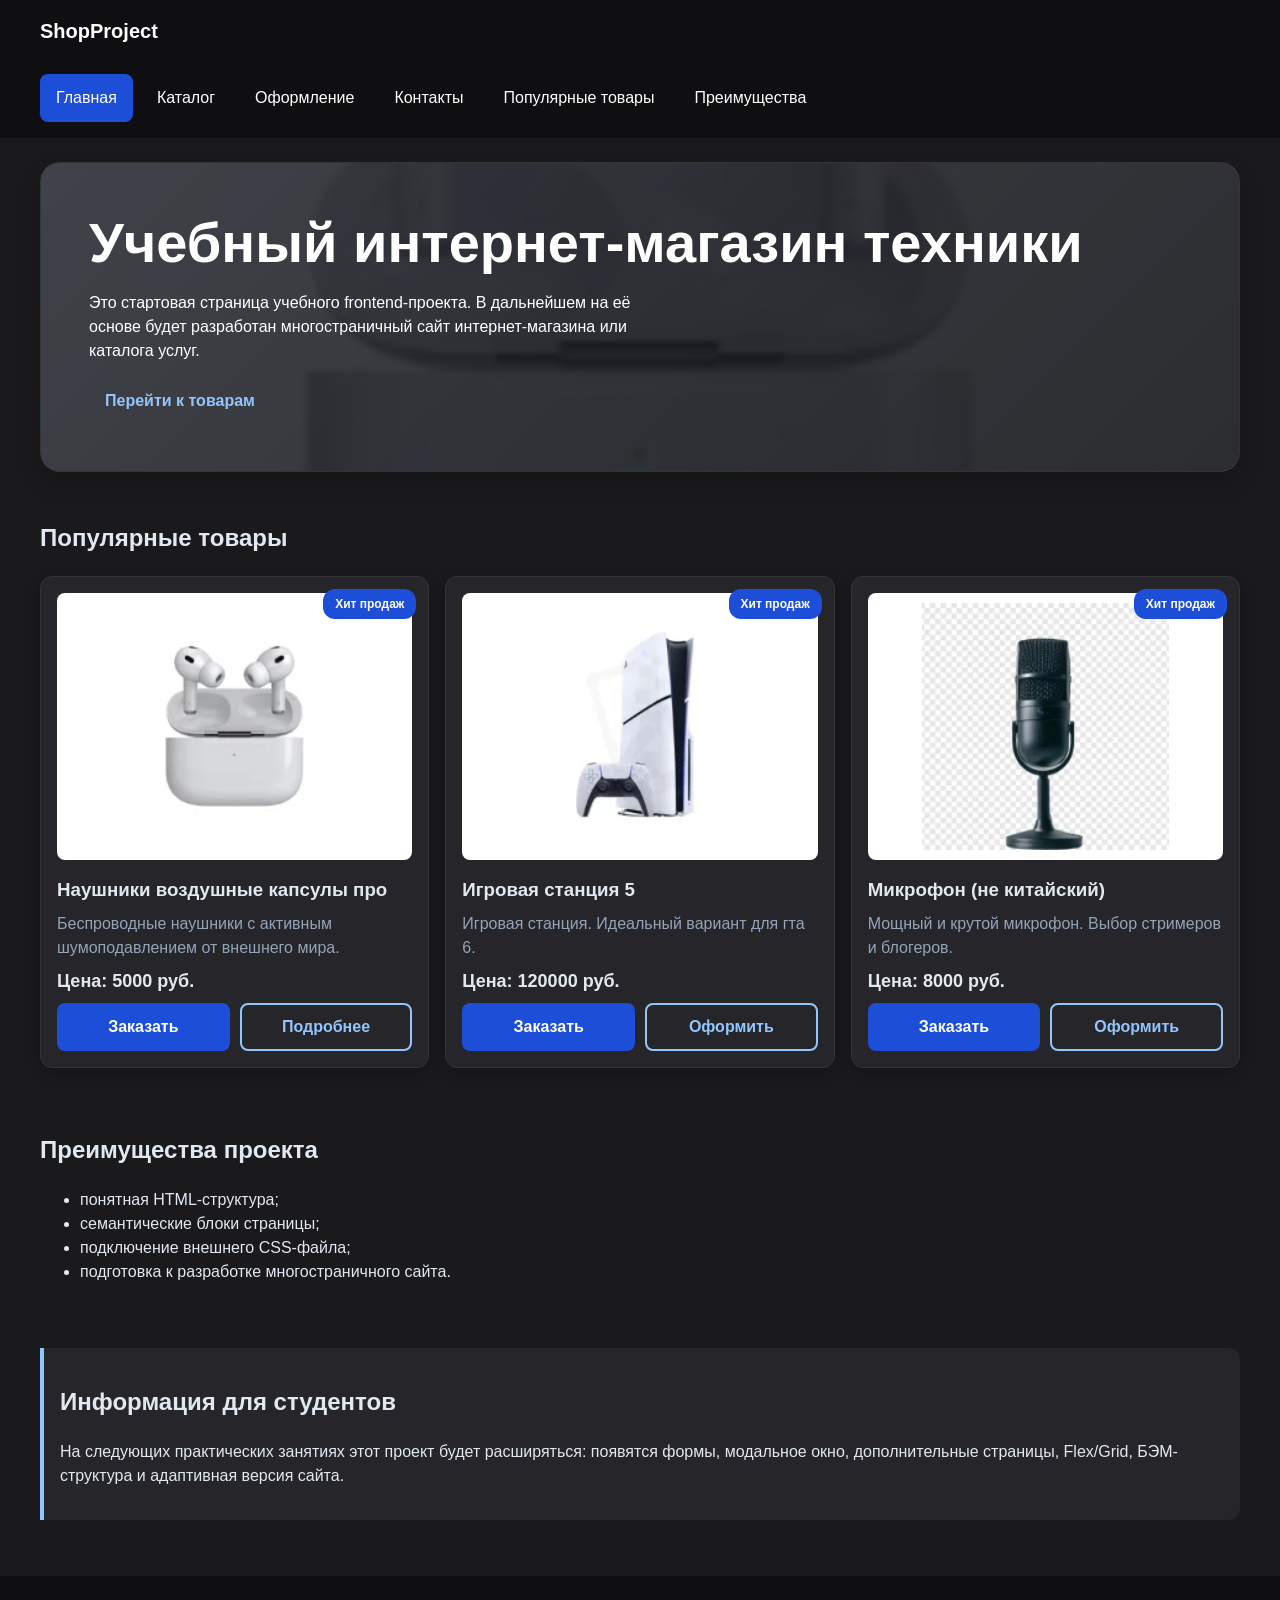
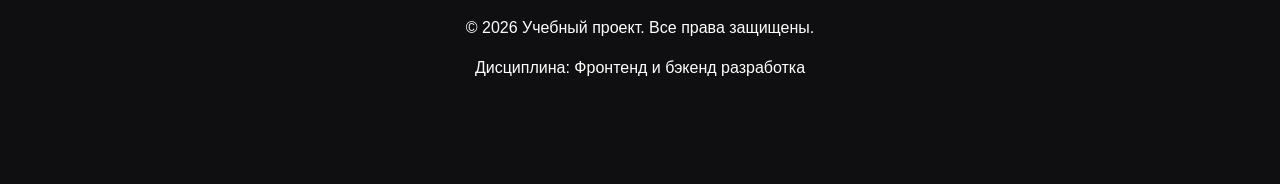
==== commit cd73243c: "fix: prepare responsive project for submission" ====
--- a/index.html
+++ b/index.html
@@ -11,14 +11,14 @@
     <meta property="og:type" content="website">
     <meta property="og:title" content="Учебный интернет-магазин">
     <meta property="og:description" content="Учебный frontend-проект интернет-магазина.">
-    <meta property="og:image" content="https://Al3xKhrom.github.io/kr1-html-css-shop/images/preview.jpg">
 </head>
 <body id="top">
 <a class="skip-link" href="#main">Перейти к основному содержимому</a>
 <header class="site-header">
     <div class="site-header__inner">
         <a class="site-header__logo" href="index.html">ShopProject</a>
-        <nav class="site-nav" aria-label="Основная навигация">
+        <button class="button button--secondary menu-toggle" type="button" aria-expanded="false" aria-controls="site-menu" hidden>Меню</button>
+        <nav id="site-menu" class="site-nav" aria-label="Основная навигация">
             <ul class="site-nav__list">
                 <li class="site-nav__item"><a class="site-nav__link site-nav__link--active" href="index.html" aria-current="page">Главная</a></li>
                 <li class="site-nav__item"><a class="site-nav__link" href="catalog.html">Каталог</a></li>
@@ -44,7 +44,10 @@
         <h2>Популярные товары</h2>
         <div class="products-grid">
             <article class="product-card">
-                <img class="product-card__image" src="images/product-1.jpg" alt="Беспроводные наушники" srcset="images/product-1-100.jpg 100w, images/product-1.jpg 200w" sizes="(min-width: 1280px) 254px, (min-width: 1024px) calc((100vw - 166px) / 3), (min-width: 640px) calc((100vw - 116px) / 2), calc(100vw - 66px)" width="200" height="200" loading="lazy">
+                <picture>
+                    <source type="image/webp" srcset="images/product-1-100.webp 100w, images/product-1.webp 200w" sizes="(min-width: 1232px) 355px, (min-width: 1024px) calc((100vw - 166px) / 3), (min-width: 640px) calc((100vw - 116px) / 2), calc(100vw - 66px)">
+                    <img class="product-card__image" src="images/product-1.jpg" alt="Беспроводные наушники" srcset="images/product-1-100.jpg 100w, images/product-1.jpg 200w" sizes="(min-width: 1232px) 355px, (min-width: 1024px) calc((100vw - 166px) / 3), (min-width: 640px) calc((100vw - 116px) / 2), calc(100vw - 66px)" width="200" height="200" loading="lazy">
+                </picture>
                 <span class="product-card__badge">Хит продаж</span>
                 <h3 class="product-card__title">Наушники воздушные капсулы про</h3>
                 <p class="product-card__description">Беспроводные наушники с активным шумоподавлением от внешнего мира.</p>
@@ -55,7 +58,10 @@
             </div>
             </article>
             <article class="product-card">
-                <img class="product-card__image" src="images/product-2.jpg" alt="Игровая станция 5" srcset="images/product-2-100.jpg 100w, images/product-2.jpg 200w" sizes="(min-width: 1280px) 254px, (min-width: 1024px) calc((100vw - 166px) / 3), (min-width: 640px) calc((100vw - 116px) / 2), calc(100vw - 66px)" width="200" height="200" loading="lazy">
+                <picture>
+                    <source type="image/webp" srcset="images/product-2-100.webp 100w, images/product-2.webp 200w" sizes="(min-width: 1232px) 355px, (min-width: 1024px) calc((100vw - 166px) / 3), (min-width: 640px) calc((100vw - 116px) / 2), calc(100vw - 66px)">
+                    <img class="product-card__image" src="images/product-2.jpg" alt="Игровая станция 5" srcset="images/product-2-100.jpg 100w, images/product-2.jpg 200w" sizes="(min-width: 1232px) 355px, (min-width: 1024px) calc((100vw - 166px) / 3), (min-width: 640px) calc((100vw - 116px) / 2), calc(100vw - 66px)" width="200" height="200" loading="lazy">
+                </picture>
                 <span class="product-card__badge">Хит продаж</span>
                 <h3 class="product-card__title">Игровая станция 5</h3>
                 <p class="product-card__description">Игровая станция. Идеальный вариант для гта 6.</p>
@@ -67,11 +73,14 @@
             </article>
             <article class="product-card">
 
-                <img
+                <picture>
+                    <source type="image/webp" srcset="images/product-3-100.webp 100w, images/product-3.webp 200w" sizes="(min-width: 1232px) 355px, (min-width: 1024px) calc((100vw - 166px) / 3), (min-width: 640px) calc((100vw - 116px) / 2), calc(100vw - 66px)">
+                    <img
                         src="images/product-3.jpg"
                         alt="Микрофон"
                         class="product-card__image"
-                 srcset="images/product-3-100.jpg 100w, images/product-3.jpg 200w" sizes="(min-width: 1280px) 254px, (min-width: 1024px) calc((100vw - 166px) / 3), (min-width: 640px) calc((100vw - 116px) / 2), calc(100vw - 66px)" width="200" height="200" loading="lazy">
+                 srcset="images/product-3-100.jpg 100w, images/product-3.jpg 200w" sizes="(min-width: 1232px) 355px, (min-width: 1024px) calc((100vw - 166px) / 3), (min-width: 640px) calc((100vw - 116px) / 2), calc(100vw - 66px)" width="200" height="200" loading="lazy">
+                </picture>
 
                 <span class="product-card__badge">Хит продаж</span>
                 <h3 class="product-card__title">Микрофон (не китайский) </h3>
--- a/css/responsive.css
+++ b/css/responsive.css
@@ -62,4 +62,24 @@
     #popular .products-grid {
         grid-template-columns: repeat(3, minmax(0, 1fr));
     }
-}+}
+/* КР №3: компактное меню, фильтры и карточки характеристик. */
+[hidden] { display: none !important; }
+.site-header__inner { display: flex; flex-wrap: wrap; align-items: center; gap: 12px; }
+.menu-toggle { margin-left: auto; }
+.site-nav { width: 100%; }
+.filter-disclosure summary { padding: 8px 0; min-height: 44px; cursor: pointer; font-weight: 700; font-size: 20px; }
+.filter-disclosure[open] summary { margin-bottom: 16px; }
+.filter-disclosure .filters-form { margin-top: 8px; }
+.mobile-specs dl { display: grid; gap: 12px; margin: 0; }
+.mobile-specs dl > div { padding: 16px; border: 1px solid var(--color-border); border-radius: 12px; background: var(--color-surface); }
+.mobile-specs dt { color: var(--color-muted); font-weight: 700; }
+.mobile-specs dd { margin: 6px 0 0; overflow-wrap: anywhere; }
+.mobile-specs h2 { font-size: 22px; }
+.desktop-specs { display: none; }
+.feedback-form { max-width: 760px; }
+@media (min-width: 768px) {
+    .menu-toggle { display: none; }
+    .mobile-specs { display: none; }
+    .desktop-specs { display: block; }
+}
